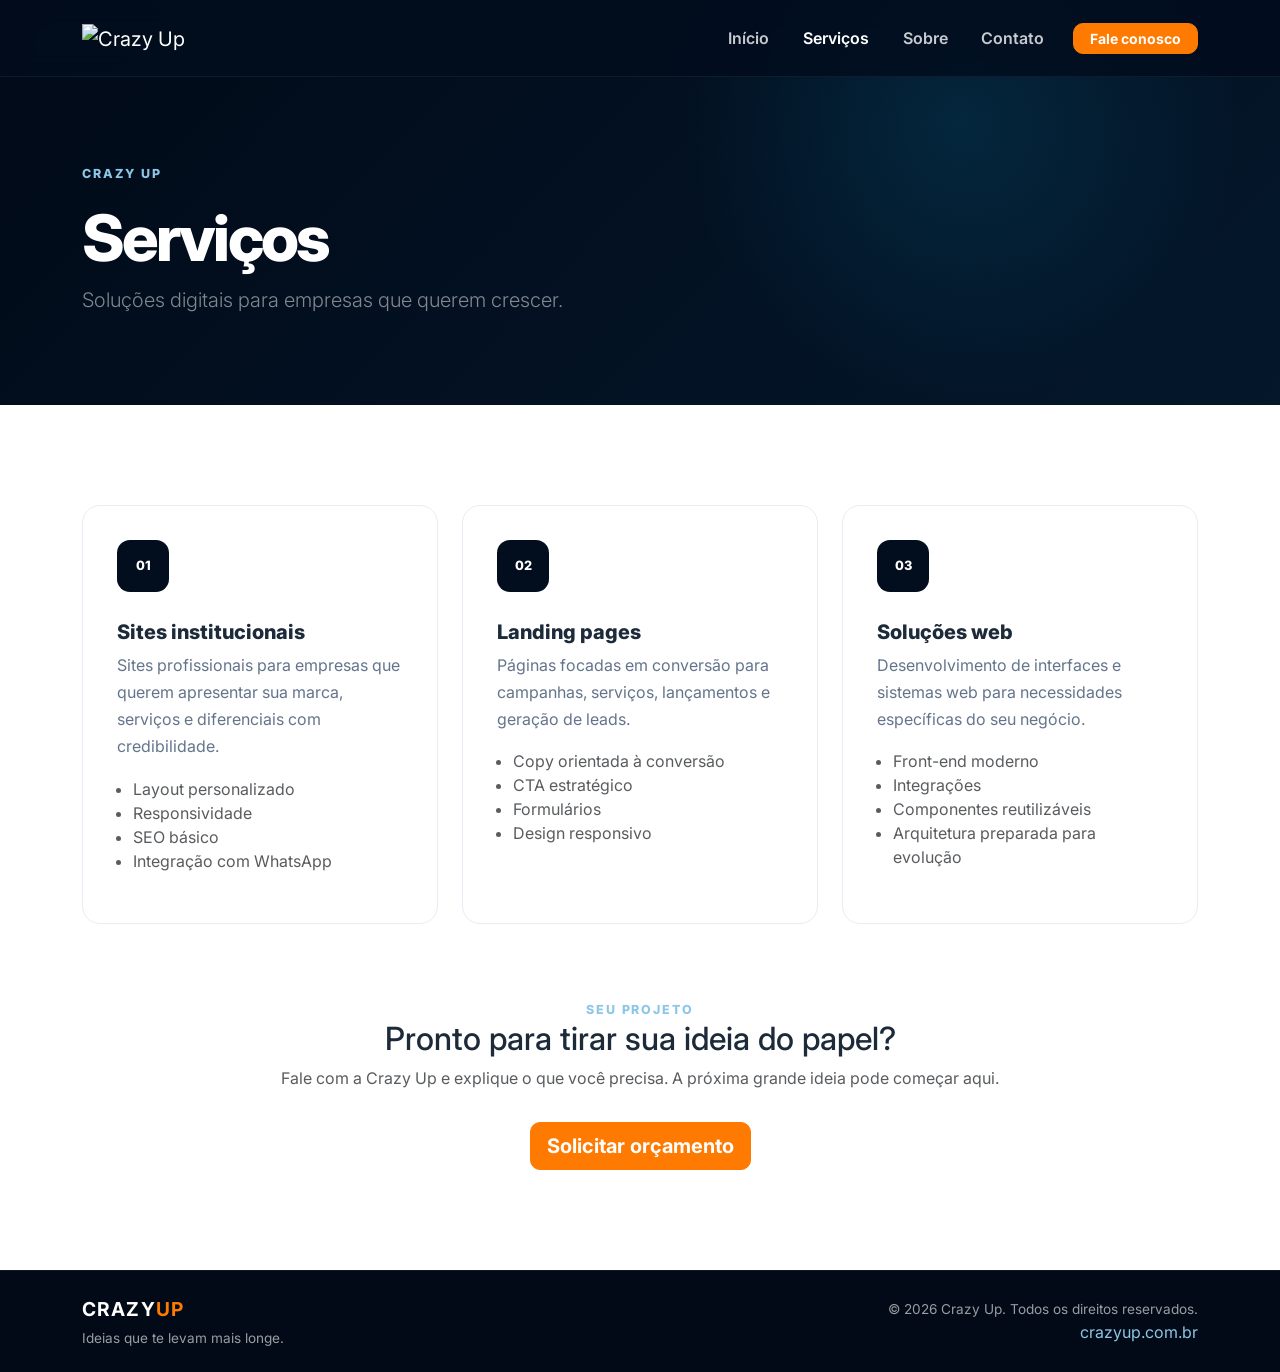
==== pages/servicos.html @ 2e534372 "site v1" ====
<!DOCTYPE html>
<html lang="pt-BR">
<head>
    <meta charset="UTF-8">
    <meta name="viewport" content="width=device-width, initial-scale=1.0">
    <meta name="description" content="Soluções digitais para empresas que querem crescer.">
    <title>Serviços | Crazy Up</title>
    <link href="https://cdn.jsdelivr.net/npm/bootstrap@5.3.3/dist/css/bootstrap.min.css" rel="stylesheet">
    <link rel="preconnect" href="https://fonts.googleapis.com">
    <link rel="preconnect" href="https://fonts.gstatic.com" crossorigin>
    <link href="https://fonts.googleapis.com/css2?family=Inter:wght@400;500;600;700;800&display=swap" rel="stylesheet">
    <link rel="stylesheet" href="../assets/css/style.css">
</head>
<body>
<header class="site-header fixed-top">
    <nav class="navbar navbar-expand-lg navbar-dark">
        <div class="container">
            <a class="navbar-brand" href="../index.html">
                <img src="../assets/img/crazyup-logo.png" class="brand-logo" alt="Crazy Up">
            </a>
            <button class="navbar-toggler" type="button" data-bs-toggle="collapse" data-bs-target="#mainNav"
                    aria-controls="mainNav" aria-expanded="false" aria-label="Abrir menu">
                <span class="navbar-toggler-icon"></span>
            </button>
            <div class="collapse navbar-collapse" id="mainNav">
                <ul class="navbar-nav ms-auto align-items-lg-center gap-lg-2">
                    <li class="nav-item"><a class="nav-link" href="../index.html">Início</a></li>
                    <li class="nav-item"><a class="nav-link" href="servicos.html">Serviços</a></li>
                    <li class="nav-item"><a class="nav-link" href="sobre.html">Sobre</a></li>
                    <li class="nav-item"><a class="nav-link" href="contato.html">Contato</a></li>
                    <li class="nav-item ms-lg-2"><a class="btn btn-orange btn-sm px-3" href="contato.html">Fale conosco</a></li>
                </ul>
            </div>
        </div>
    </nav>
</header>

<main>
    <section class="inner-hero">
        <div class="container">
            <span class="section-kicker">CRAZY UP</span>
            <h1 class="mt-3">Serviços</h1>
            <p class="lead text-white-50 mb-0">Soluções digitais para empresas que querem crescer.</p>
        </div>
    </section>
    <section class="section page-content">
        <div class="container">
            
<div class="row g-4">
    <div class="col-lg-4">
        <article class="service-card h-100">
            <div class="icon-box">01</div>
            <h3>Sites institucionais</h3>
            <p>Sites profissionais para empresas que querem apresentar sua marca, serviços e diferenciais com credibilidade.</p>
            <ul class="text-muted ps-3">
                <li>Layout personalizado</li>
                <li>Responsividade</li>
                <li>SEO básico</li>
                <li>Integração com WhatsApp</li>
            </ul>
        </article>
    </div>
    <div class="col-lg-4">
        <article class="service-card h-100">
            <div class="icon-box">02</div>
            <h3>Landing pages</h3>
            <p>Páginas focadas em conversão para campanhas, serviços, lançamentos e geração de leads.</p>
            <ul class="text-muted ps-3">
                <li>Copy orientada à conversão</li>
                <li>CTA estratégico</li>
                <li>Formulários</li>
                <li>Design responsivo</li>
            </ul>
        </article>
    </div>
    <div class="col-lg-4">
        <article class="service-card h-100">
            <div class="icon-box">03</div>
            <h3>Soluções web</h3>
            <p>Desenvolvimento de interfaces e sistemas web para necessidades específicas do seu negócio.</p>
            <ul class="text-muted ps-3">
                <li>Front-end moderno</li>
                <li>Integrações</li>
                <li>Componentes reutilizáveis</li>
                <li>Arquitetura preparada para evolução</li>
            </ul>
        </article>
    </div>
</div>

<div class="row mt-5 pt-4">
    <div class="col-lg-8 mx-auto text-center">
        <span class="section-kicker">SEU PROJETO</span>
        <h2>Pronto para tirar sua ideia do papel?</h2>
        <p class="text-muted">Fale com a Crazy Up e explique o que você precisa. A próxima grande ideia pode começar aqui.</p>
        <a class="btn btn-orange btn-lg mt-3" href="contato.html">Solicitar orçamento</a>
    </div>
</div>

        </div>
    </section>
</main>

<footer class="site-footer">
    <div class="container py-4">
        <div class="row align-items-center g-3">
            <div class="col-md-6">
                <strong>CRAZY<span>UP</span></strong>
                <p class="mb-0 mt-1">Ideias que te levam mais longe.</p>
            </div>
            <div class="col-md-6 text-md-end">
                <p class="mb-0">© <span id="year"></span> Crazy Up. Todos os direitos reservados.</p>
                <a href="https://crazyup.com.br" target="_blank" rel="noopener">crazyup.com.br</a>
            </div>
        </div>
    </div>
</footer>
<script src="https://cdn.jsdelivr.net/npm/bootstrap@5.3.3/dist/js/bootstrap.bundle.min.js"></script>
<script src="../assets/js/script.js"></script>
</body>
</html>
---- assets/css/style.css ----
/* =========================================================
   CRAZY UP - ESTILOS PRINCIPAIS
   Bootstrap 5 + CSS personalizado
   ========================================================= */

:root {
    --cu-navy: #020d1e;
    --cu-navy-2: #06152a;
    --cu-blue: #10b8ee;
    --cu-blue-light: #8dc7e8;
    --cu-orange: #ff7a00;
    --cu-white: #f5f8ff;
    --cu-text: #1c2a3a;
    --cu-muted: #64748b;
    --cu-border: #e7edf4;
    --cu-radius: 18px;
}

* {
    box-sizing: border-box;
}

html {
    scroll-behavior: smooth;
}

body {
    margin: 0;
    font-family: "Inter", Arial, sans-serif;
    color: var(--cu-text);
    background: var(--cu-navy);
    overflow-x: hidden;
}

a {
    text-decoration: none;
}

.site-header {
    background: rgba(2, 13, 30, .82);
    backdrop-filter: blur(14px);
    border-bottom: 1px solid rgba(255,255,255,.06);
    z-index: 1000;
}

.navbar {
    min-height: 76px;
}

.brand-logo {
    width: 128px;
    height: 62px;
    object-fit: contain;
    object-position: center;
    /* A imagem enviada possui fundo escuro; o recorte visual mantém a identidade. */
}

.nav-link {
    color: rgba(255,255,255,.78) !important;
    font-weight: 600;
    padding: .7rem .8rem !important;
    transition: .2s ease;
}

.nav-link:hover,
.nav-link.active {
    color: #fff !important;
}

.btn-orange {
    color: #fff;
    background: var(--cu-orange);
    border: 1px solid var(--cu-orange);
    font-weight: 700;
    border-radius: 10px;
    transition: transform .2s ease, box-shadow .2s ease, background .2s ease;
}

.btn-orange:hover {
    color: #fff;
    background: #e96d00;
    border-color: #e96d00;
    transform: translateY(-2px);
    box-shadow: 0 12px 28px rgba(255,122,0,.22);
}

.hero-section {
    position: relative;
    min-height: 100vh;
    color: #fff;
    background:
        radial-gradient(circle at 78% 40%, rgba(0,180,255,.12), transparent 28%),
        radial-gradient(circle at 15% 80%, rgba(255,122,0,.07), transparent 25%),
        linear-gradient(135deg, #010a18 0%, #031329 55%, #04172b 100%);
    overflow: hidden;
}

.hero-section::before {
    content: "";
    position: absolute;
    inset: 0;
    opacity: .22;
    background-image:
        linear-gradient(rgba(255,255,255,.025) 1px, transparent 1px),
        linear-gradient(90deg, rgba(255,255,255,.025) 1px, transparent 1px);
    background-size: 50px 50px;
    mask-image: linear-gradient(to bottom, black, transparent);
}

.hero-glow {
    position: absolute;
    border-radius: 50%;
    filter: blur(50px);
    pointer-events: none;
}

.glow-one {
    width: 250px;
    height: 250px;
    right: 8%;
    top: 22%;
    background: rgba(10,184,238,.14);
}

.glow-two {
    width: 220px;
    height: 220px;
    left: 4%;
    bottom: 10%;
    background: rgba(255,122,0,.08);
}

.eyebrow,
.section-kicker {
    display: inline-block;
    color: var(--cu-blue-light);
    font-size: .78rem;
    font-weight: 800;
    letter-spacing: .16em;
}

.display-title {
    max-width: 720px;
    margin: 18px 0;
    font-size: clamp(3rem, 6vw, 5.8rem);
    line-height: .98;
    font-weight: 800;
    letter-spacing: -.055em;
}

.display-title span {
    color: var(--cu-orange);
}

.hero-text {
    max-width: 600px;
    color: rgba(255,255,255,.72);
    font-size: 1.12rem;
    line-height: 1.75;
}

.hero-stats {
    max-width: 500px;
}

.hero-stats strong,
.hero-stats span {
    display: block;
}

.hero-stats strong {
    color: #fff;
    font-size: 1.25rem;
}

.hero-stats span {
    margin-top: 4px;
    color: rgba(255,255,255,.48);
    font-size: .75rem;
}

.hero-card {
    position: relative;
    width: min(520px, 100%);
    padding: 24px;
    border: 1px solid rgba(255,255,255,.11);
    border-radius: 30px;
    background: rgba(255,255,255,.035);
    box-shadow: 0 35px 90px rgba(0,0,0,.45);
    backdrop-filter: blur(12px);
}

.hero-card::before {
    content: "";
    position: absolute;
    inset: 12%;
    border-radius: 50%;
    background: rgba(0,175,255,.08);
    filter: blur(45px);
}

.hero-card img {
    position: relative;
    z-index: 1;
    width: 100%;
    display: block;
    border-radius: 20px;
}

.section {
    padding: 100px 0;
}

.section-light {
    background: #fff;
}

.section-dark {
    background: #041225;
}

.section-heading {
    max-width: 760px;
}

.section-heading h2,
.section-dark h2,
.cta-box h2 {
    margin-top: 14px;
    font-weight: 800;
    letter-spacing: -.035em;
}

.section-heading h2 {
    font-size: clamp(2rem, 4vw, 3.2rem);
}

.section-heading p,
.text-soft {
    color: var(--cu-muted);
    line-height: 1.75;
}

.service-card {
    padding: 34px;
    border: 1px solid var(--cu-border);
    border-radius: var(--cu-radius);
    background: #fff;
    transition: .25s ease;
}

.service-card:hover {
    transform: translateY(-7px);
    border-color: rgba(16,184,238,.35);
    box-shadow: 0 20px 45px rgba(3,18,40,.09);
}

.icon-box {
    width: 52px;
    height: 52px;
    display: grid;
    place-items: center;
    margin-bottom: 28px;
    border-radius: 13px;
    color: #fff;
    background: var(--cu-navy);
    font-weight: 800;
    font-size: .8rem;
}

.service-card h3 {
    font-size: 1.25rem;
    font-weight: 800;
}

.service-card p {
    color: var(--cu-muted);
    line-height: 1.7;
}

.service-card a {
    color: var(--cu-orange);
    font-weight: 800;
}

.section-dark h2 {
    font-size: clamp(2rem, 4vw, 3.2rem);
}

.check-list {
    display: grid;
    gap: 15px;
    color: rgba(255,255,255,.82);
}

.check-list span {
    display: inline-grid;
    place-items: center;
    width: 24px;
    height: 24px;
    margin-right: 9px;
    border-radius: 50%;
    color: var(--cu-orange);
    background: rgba(255,122,0,.1);
    font-weight: 800;
}

.quote-card {
    position: relative;
    padding: 48px;
    border: 1px solid rgba(255,255,255,.1);
    border-radius: 24px;
    background: linear-gradient(145deg, rgba(255,255,255,.06), rgba(255,255,255,.025));
}

.quote-mark {
    position: absolute;
    top: 18px;
    right: 32px;
    color: var(--cu-orange);
    font-size: 5rem;
    line-height: 1;
}

.quote-card h3 {
    max-width: 450px;
    font-size: 1.7rem;
    line-height: 1.35;
}

.quote-card p {
    color: rgba(255,255,255,.6);
    line-height: 1.75;
}

.quote-line {
    width: 55px;
    height: 3px;
    margin: 30px 0 15px;
    background: var(--cu-orange);
}

.quote-card strong,
.quote-card small {
    display: block;
}

.quote-card strong {
    letter-spacing: .08em;
}

.quote-card small {
    margin-top: 4px;
    color: var(--cu-blue-light);
}

.cta-section {
    padding: 80px 0;
    background: #fff;
}

.cta-box {
    display: flex;
    align-items: center;
    justify-content: space-between;
    gap: 30px;
    padding: 50px;
    border-radius: 26px;
    background: linear-gradient(135deg, #06162b, #09213c);
    color: #fff;
    overflow: hidden;
}

.cta-box h2 {
    font-size: clamp(2rem, 4vw, 3rem);
}

.cta-box p {
    margin-bottom: 0;
    color: rgba(255,255,255,.62);
}

.site-footer {
    color: rgba(255,255,255,.6);
    background: #010a16;
    border-top: 1px solid rgba(255,255,255,.06);
}

.site-footer strong {
    color: #fff;
    font-size: 1.2rem;
    letter-spacing: .06em;
}

.site-footer strong span {
    color: var(--cu-orange);
}

.site-footer a {
    color: var(--cu-blue-light);
}

.site-footer p {
    font-size: .85rem;
}

/* Páginas internas */
.inner-hero {
    padding: 160px 0 90px;
    color: #fff;
    background:
        radial-gradient(circle at 75% 30%, rgba(10,184,238,.12), transparent 28%),
        linear-gradient(135deg, #010a18, #04172b);
}

.inner-hero h1 {
    font-size: clamp(2.5rem, 5vw, 4.5rem);
    font-weight: 800;
    letter-spacing: -.045em;
}

.page-content {
    background: #fff;
}

.contact-card {
    padding: 32px;
    border: 1px solid var(--cu-border);
    border-radius: var(--cu-radius);
    background: #fff;
    box-shadow: 0 18px 45px rgba(3,18,40,.06);
}

.form-control,
.form-select {
    min-height: 52px;
    border-radius: 10px;
    border-color: #dce5ee;
}

.form-control:focus,
.form-select:focus {
    border-color: var(--cu-blue);
    box-shadow: 0 0 0 .2rem rgba(16,184,238,.12);
}

textarea.form-control {
    min-height: 150px;
}

@media (max-width: 991.98px) {
    .navbar-collapse {
        margin-top: 10px;
        padding: 12px;
        border: 1px solid rgba(255,255,255,.08);
        border-radius: 14px;
        background: rgba(2,13,30,.96);
    }

    .hero-section .min-vh-100 {
        min-height: auto !important;
    }

    .hero-section {
        padding-top: 100px;
    }

    .hero-card {
        max-width: 460px;
    }

    .cta-box {
        align-items: flex-start;
        flex-direction: column;
    }
}

@media (max-width: 575.98px) {
    .section {
        padding: 72px 0;
    }

    .display-title {
        font-size: 3rem;
    }

    .hero-text {
        font-size: 1rem;
    }

    .hero-card {
        padding: 12px;
        border-radius: 20px;
    }

    .service-card {
        padding: 28px;
    }

    .quote-card,
    .cta-box {
        padding: 30px;
    }

    .brand-logo {
        width: 112px;
    }
}
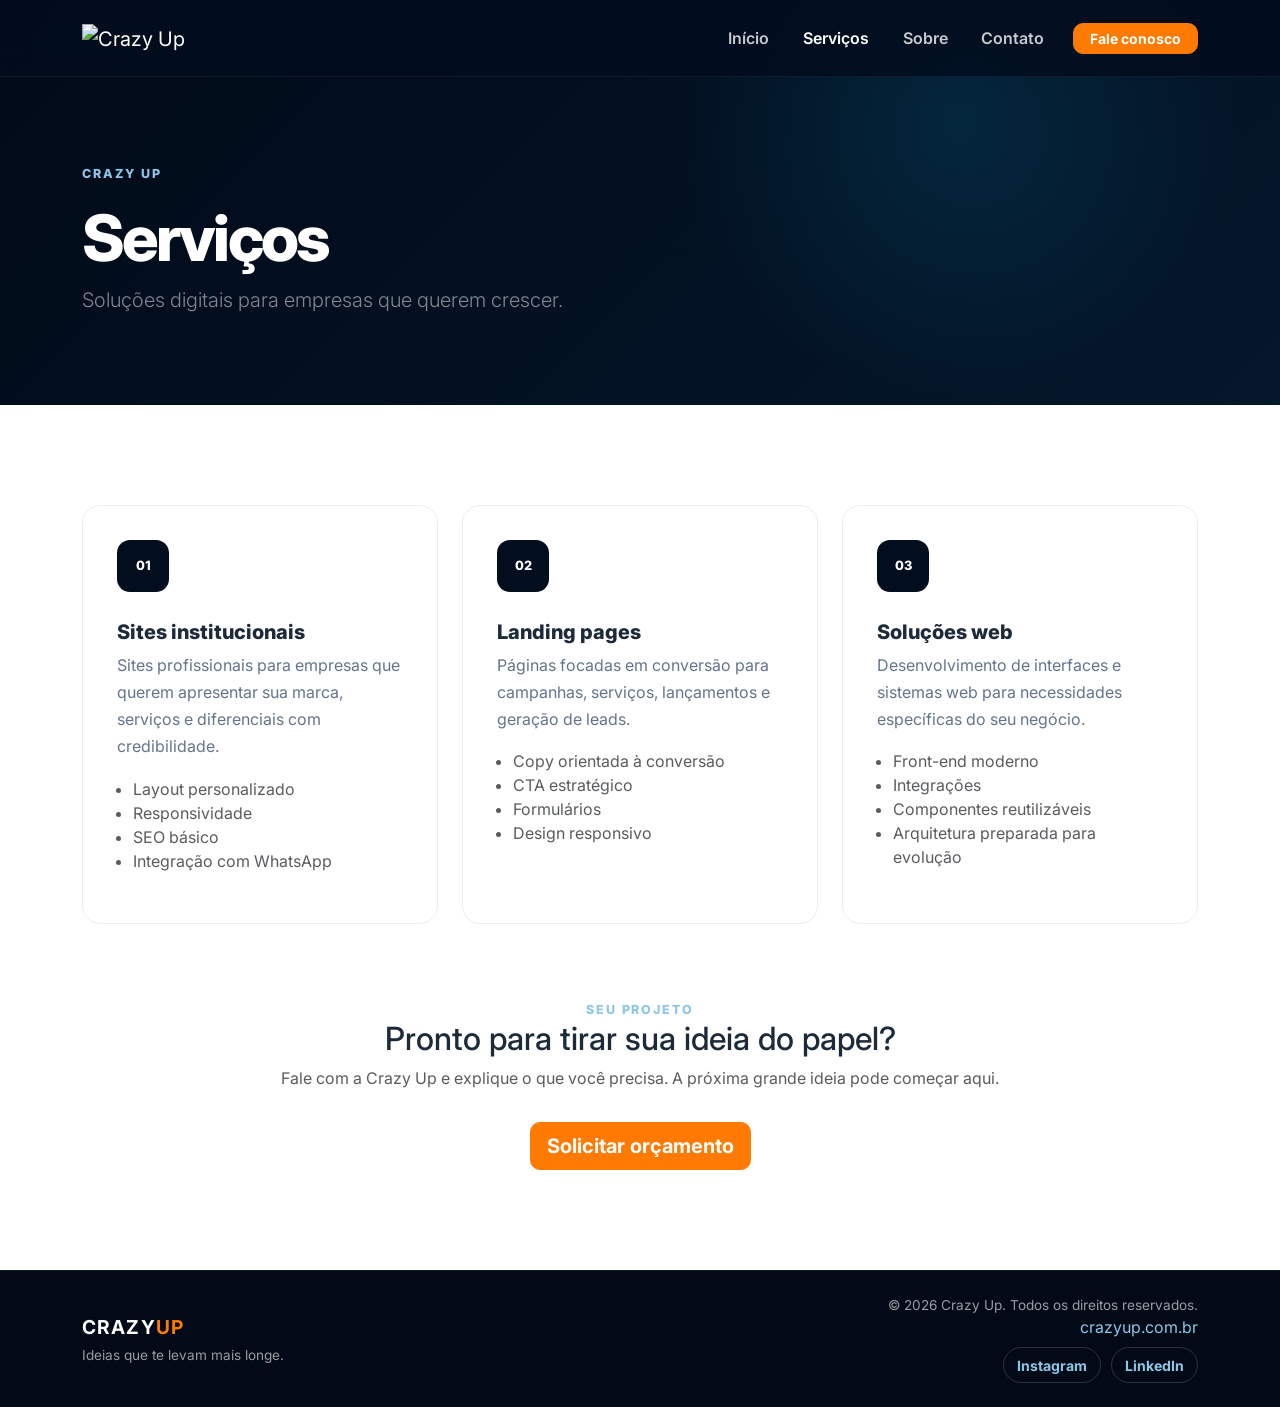
==== commit e4e84ab8: "funcionalidade_contato" ====
--- a/pages/servicos.html
+++ b/pages/servicos.html
@@ -111,6 +111,10 @@
             <div class="col-md-6 text-md-end">
                 <p class="mb-0">© <span id="year"></span> Crazy Up. Todos os direitos reservados.</p>
                 <a href="https://crazyup.com.br" target="_blank" rel="noopener">crazyup.com.br</a>
+                <div class="social-links social-links--footer mt-2">
+                    <a href="https://www.instagram.com/crazyup.com.br/" target="_blank" rel="noopener">Instagram</a>
+                    <a href="https://www.linkedin.com/in/carloseust/" target="_blank" rel="noopener">LinkedIn</a>
+                </div>
             </div>
         </div>
     </div>
--- a/assets/css/style.css
+++ b/assets/css/style.css
@@ -3,6 +3,7 @@
    Bootstrap 5 + CSS personalizado
    ========================================================= */
 
+/* Paleta, cores de texto, bordas e raio padrão reutilizados no site. */
 :root {
     --cu-navy: #020d1e;
     --cu-navy-2: #06152a;
@@ -36,6 +37,7 @@
     text-decoration: none;
 }
 
+/* Cabeçalho fixo semitransparente, com desfoque do conteúdo atrás dele. */
 .site-header {
     background: rgba(2, 13, 30, .82);
     backdrop-filter: blur(14px);
@@ -67,6 +69,7 @@
     color: #fff !important;
 }
 
+/* Botão de ação principal e seu feedback visual ao passar o mouse. */
 .btn-orange {
     color: #fff;
     background: var(--cu-orange);
@@ -84,6 +87,7 @@
     box-shadow: 0 12px 28px rgba(255,122,0,.22);
 }
 
+/* Área de abertura: ocupa toda a tela e cria o fundo escuro com luzes da marca. */
 .hero-section {
     position: relative;
     min-height: 100vh;
@@ -107,6 +111,7 @@
     mask-image: linear-gradient(to bottom, black, transparent);
 }
 
+/* Círculos desfocados que dão profundidade ao fundo da área de abertura. */
 .hero-glow {
     position: absolute;
     border-radius: 50%;
@@ -139,6 +144,7 @@
     letter-spacing: .16em;
 }
 
+/* Título principal fluido: aumenta ou diminui conforme a largura da tela. */
 .display-title {
     max-width: 720px;
     margin: 18px 0;
@@ -179,6 +185,7 @@
     font-size: .75rem;
 }
 
+/* Cartão da imagem principal com efeito de vidro e sombra. */
 .hero-card {
     position: relative;
     width: min(520px, 100%);
@@ -207,6 +214,7 @@
     border-radius: 20px;
 }
 
+/* Espaçamento vertical comum e variações de fundo das seções. */
 .section {
     padding: 100px 0;
 }
@@ -241,6 +249,7 @@
     line-height: 1.75;
 }
 
+/* Cartões de serviços: ganham elevação e borda azul no hover. */
 .service-card {
     padding: 34px;
     border: 1px solid var(--cu-border);
@@ -287,6 +296,7 @@
     font-size: clamp(2rem, 4vw, 3.2rem);
 }
 
+/* Lista de benefícios com marcadores circulares. */
 .check-list {
     display: grid;
     gap: 15px;
@@ -305,6 +315,7 @@
     font-weight: 800;
 }
 
+/* Estilo base dos cartões de citação usados no site. */
 .quote-card {
     position: relative;
     padding: 48px;
@@ -354,6 +365,81 @@
     color: var(--cu-blue-light);
 }
 
+/* Destaque especial para a mensagem de propósito da página inicial */
+.quote-card--highlight {
+    isolation: isolate;
+    overflow: hidden;
+    padding: clamp(2rem, 5vw, 3.5rem);
+    border-color: rgba(16,184,238,.38);
+    background:
+        radial-gradient(circle at 88% 12%, rgba(255,122,0,.24), transparent 29%),
+        linear-gradient(135deg, rgba(16,184,238,.16), rgba(4,18,37,.94) 57%);
+    box-shadow: 0 24px 60px rgba(0,0,0,.28), inset 0 1px 0 rgba(255,255,255,.12);
+}
+
+.quote-card--highlight::after {
+    content: "";
+    position: absolute;
+    z-index: -1;
+    width: 190px;
+    height: 190px;
+    right: -80px;
+    bottom: -110px;
+    border: 1px solid rgba(16,184,238,.35);
+    border-radius: 50%;
+}
+
+.quote-card--highlight .quote-label {
+    display: block;
+    margin-bottom: 18px;
+    color: var(--cu-blue-light);
+    font-size: .72rem;
+    font-weight: 800;
+    letter-spacing: .16em;
+}
+
+.quote-card--highlight h3 {
+    max-width: 500px;
+    margin-bottom: 20px;
+    color: #fff;
+    font-size: clamp(2rem, 3.4vw, 3rem);
+    font-weight: 800;
+    line-height: 1.13;
+    letter-spacing: -.04em;
+}
+
+.quote-card--highlight h3 em {
+    color: var(--cu-orange);
+    font-style: normal;
+}
+
+.quote-card--highlight p {
+    max-width: 470px;
+    color: rgba(255,255,255,.78);
+    font-size: 1.05rem;
+}
+
+.quote-card--highlight .quote-line {
+    width: 76px;
+    height: 4px;
+    margin-top: 34px;
+    box-shadow: 0 0 18px rgba(255,122,0,.65);
+}
+
+.quote-card--highlight strong {
+    color: #fff;
+    font-size: .92rem;
+}
+
+@media (max-width: 575.98px) {
+    .quote-card--highlight .quote-mark {
+        top: 12px;
+        right: 20px;
+        font-size: 4rem;
+    }
+}
+
+/* Chamada para ação antes do rodapé. */
 .cta-section {
     padding: 80px 0;
     background: #fff;
@@ -380,6 +466,7 @@
     color: rgba(255,255,255,.62);
 }
 
+/* Rodapé escuro com contraste para links e marca. */
 .site-footer {
     color: rgba(255,255,255,.6);
     background: #010a16;
@@ -400,11 +487,51 @@
     color: var(--cu-blue-light);
 }
 
+/* Links de redes sociais usados na página de contato e no rodapé. */
+.social-links {
+    display: flex;
+    flex-wrap: wrap;
+    gap: 10px;
+}
+
+.social-links a {
+    display: inline-flex;
+    align-items: center;
+    min-height: 36px;
+    padding: 6px 13px;
+    border: 1px solid var(--cu-border);
+    border-radius: 999px;
+    color: var(--cu-navy);
+    font-size: .88rem;
+    font-weight: 700;
+    transition: .2s ease;
+}
+
+.social-links a:hover {
+    border-color: var(--cu-blue);
+    color: var(--cu-blue);
+    transform: translateY(-2px);
+}
+
+.social-links--footer {
+    justify-content: flex-end;
+}
+
+.site-footer .social-links a {
+    border-color: rgba(255,255,255,.16);
+    color: var(--cu-blue-light);
+}
+
+.site-footer .social-links a:hover {
+    border-color: var(--cu-orange);
+    color: #fff;
+}
+
 .site-footer p {
     font-size: .85rem;
 }
 
-/* Páginas internas */
+/* Páginas internas: banner superior, conteúdo claro e cartões de contato. */
 .inner-hero {
     padding: 160px 0 90px;
     color: #fff;
@@ -448,6 +575,7 @@
     min-height: 150px;
 }
 
+/* Ajustes para tablet e telas menores: navegação e CTA passam a ocupar mais espaço. */
 @media (max-width: 991.98px) {
     .navbar-collapse {
         margin-top: 10px;
@@ -475,6 +603,7 @@
     }
 }
 
+/* Ajustes específicos para celulares: reduz tamanhos, espaçamentos e logo. */
 @media (max-width: 575.98px) {
     .section {
         padding: 72px 0;
@@ -505,4 +634,8 @@
     .brand-logo {
         width: 112px;
     }
-}
+
+    .social-links--footer {
+        justify-content: flex-start;
+    }
+}
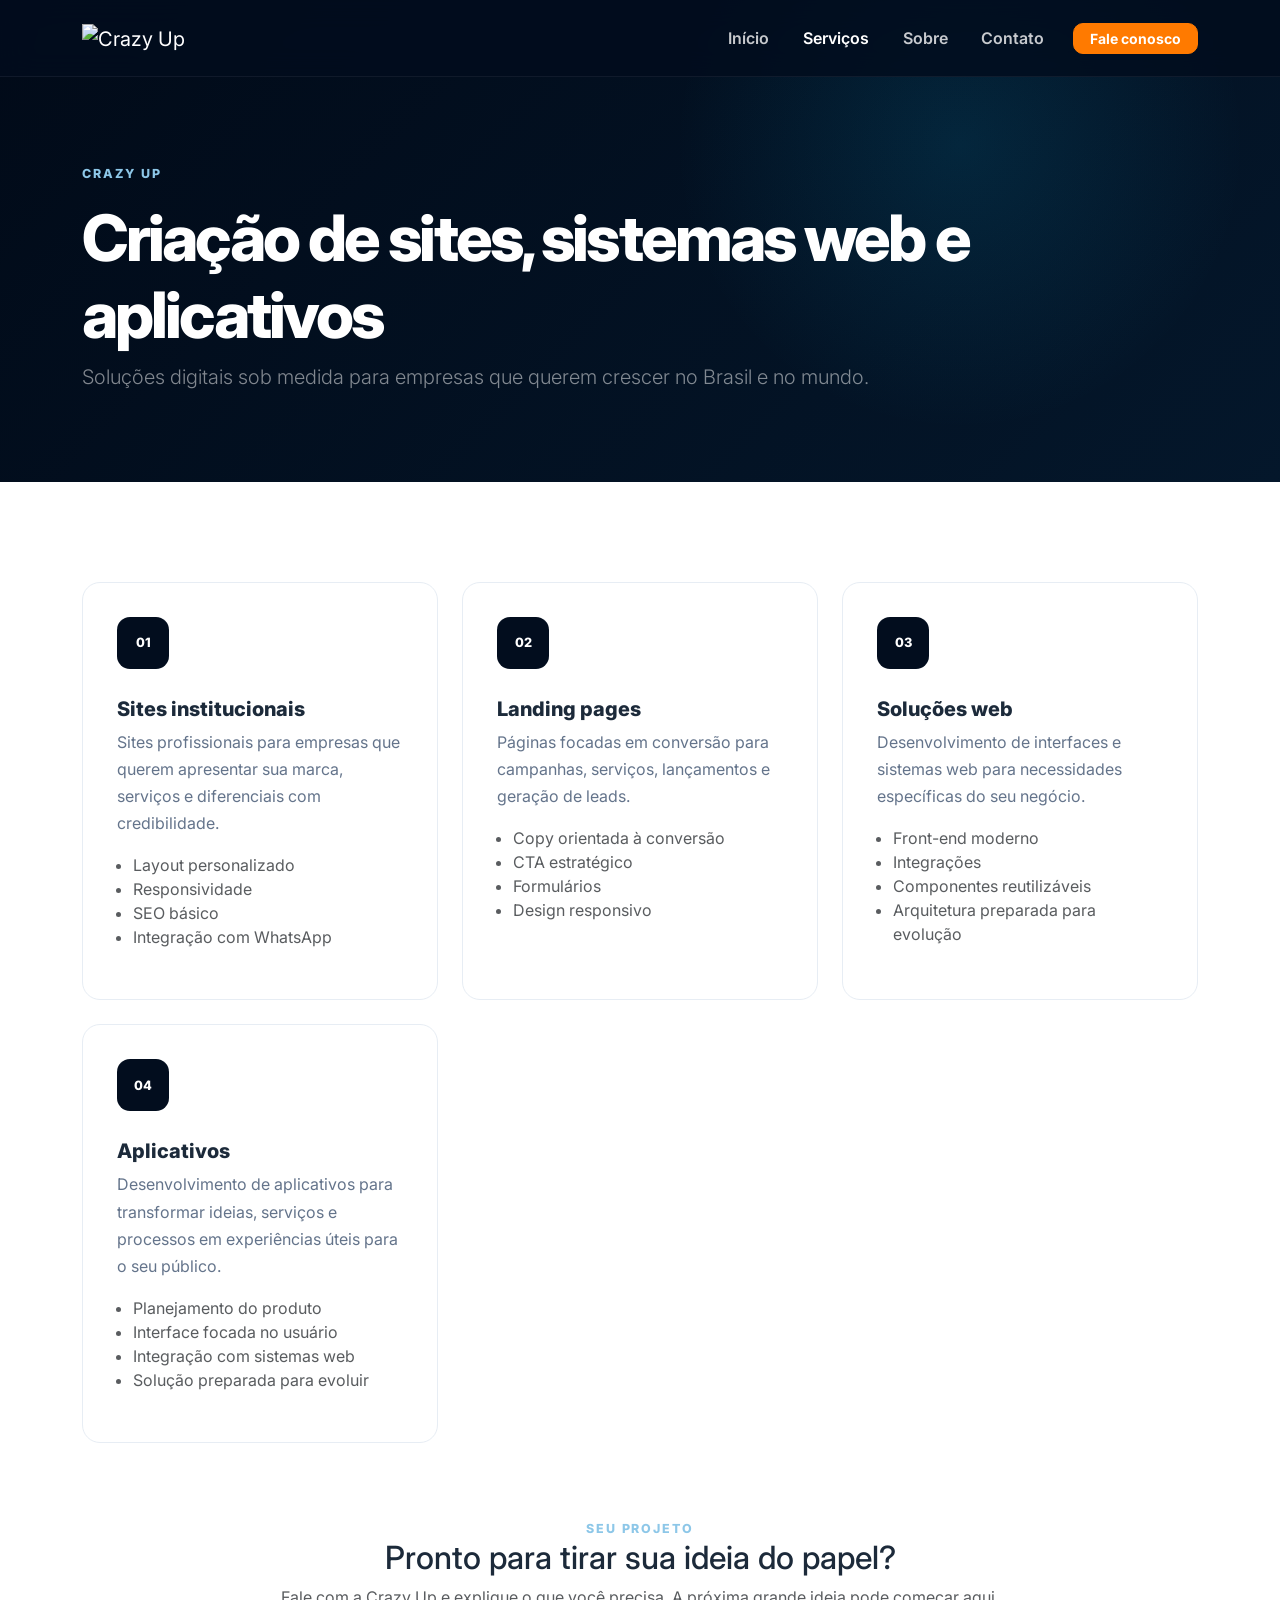
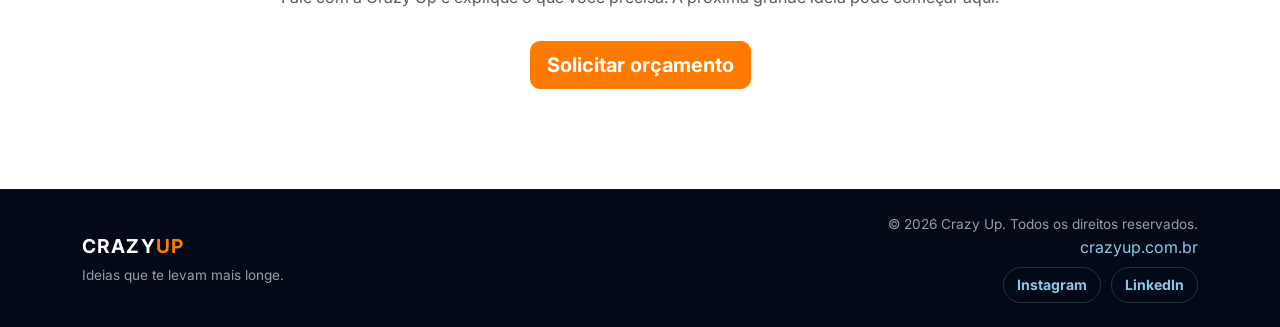
==== commit 0057c69c: "seo" ====
--- a/pages/servicos.html
+++ b/pages/servicos.html
@@ -3,8 +3,21 @@
 <head>
     <meta charset="UTF-8">
     <meta name="viewport" content="width=device-width, initial-scale=1.0">
-    <meta name="description" content="Soluções digitais para empresas que querem crescer.">
-    <title>Serviços | Crazy Up</title>
+    <!-- Resumo desta página para os resultados de busca. -->
+    <meta name="description" content="Conheça os serviços da CrazyUp: criação de sites, landing pages, sistemas web e aplicativos sob medida para empresas.">
+    <!-- Permite indexação desta página de serviços. -->
+    <meta name="robots" content="index, follow">
+    <!-- URL oficial desta página para evitar versões duplicadas. -->
+    <link rel="canonical" href="https://crazyup.com.br/pages/servicos.html">
+    <!-- Título da prévia ao compartilhar esta página. -->
+    <meta property="og:title" content="Criação de Sites, Sistemas Web e Aplicativos | CrazyUp">
+    <!-- Descrição da prévia ao compartilhar esta página. -->
+    <meta property="og:description" content="Sites, landing pages, sistemas web e aplicativos sob medida para a sua empresa crescer.">
+    <!-- URL da prévia ao compartilhar esta página. -->
+    <meta property="og:url" content="https://crazyup.com.br/pages/servicos.html">
+    <!-- Título da aba e sinal de assunto para os buscadores. -->
+    <title>Criação de Sites, Sistemas Web e Aplicativos | CrazyUp</title>
+    <link rel="icon" type="image/png" href="../assets/img/crazyup-logo.png">
     <link href="https://cdn.jsdelivr.net/npm/bootstrap@5.3.3/dist/css/bootstrap.min.css" rel="stylesheet">
     <link rel="preconnect" href="https://fonts.googleapis.com">
     <link rel="preconnect" href="https://fonts.gstatic.com" crossorigin>
@@ -39,8 +52,8 @@
     <section class="inner-hero">
         <div class="container">
             <span class="section-kicker">CRAZY UP</span>
-            <h1 class="mt-3">Serviços</h1>
-            <p class="lead text-white-50 mb-0">Soluções digitais para empresas que querem crescer.</p>
+            <h1 class="mt-3">Criação de sites, sistemas web e aplicativos</h1>
+            <p class="lead text-white-50 mb-0">Soluções digitais sob medida para empresas que querem crescer no Brasil e no mundo.</p>
         </div>
     </section>
     <section class="section page-content">
@@ -86,6 +99,19 @@
             </ul>
         </article>
     </div>
+    <div class="col-lg-4">
+        <article class="service-card h-100">
+            <div class="icon-box">04</div>
+            <h3>Aplicativos</h3>
+            <p>Desenvolvimento de aplicativos para transformar ideias, serviços e processos em experiências úteis para o seu público.</p>
+            <ul class="text-muted ps-3">
+                <li>Planejamento do produto</li>
+                <li>Interface focada no usuário</li>
+                <li>Integração com sistemas web</li>
+                <li>Solução preparada para evoluir</li>
+            </ul>
+        </article>
+    </div>
 </div>
 
 <div class="row mt-5 pt-4">
--- a/assets/css/style.css
+++ b/assets/css/style.css
@@ -23,6 +23,8 @@
 
 html {
     scroll-behavior: smooth;
+    /* Em alguns navegadores móveis o elemento que rola é o html, não o body. */
+    overflow-x: hidden;
 }
 
 body {
@@ -31,6 +33,14 @@
     color: var(--cu-text);
     background: var(--cu-navy);
     overflow-x: hidden;
+}
+
+/* Impede que sombras, animações ou elementos decorativos criem largura extra no celular. */
+main,
+.site-header,
+.site-footer {
+    max-width: 100%;
+    overflow-x: clip;
 }
 
 a {
@@ -222,6 +232,58 @@
 .section-light {
     background: #fff;
 }
+
+/* Perfis de clientes: torna visíveis os cenários atendidos e conduz cada um ao contato. */
+.audience-section {
+    background: #f5f9fd;
+}
+
+.audience-card {
+    padding: 32px;
+    border: 1px solid #dfeaf3;
+    border-radius: var(--cu-radius);
+    background: #fff;
+    box-shadow: 0 14px 35px rgba(3,18,40,.05);
+    transition: transform .25s ease, box-shadow .25s ease;
+}
+
+.audience-card:hover {
+    transform: translateY(-6px);
+    box-shadow: 0 22px 45px rgba(3,18,40,.1);
+}
+
+.audience-avatar {
+    display: grid;
+    width: 56px;
+    height: 56px;
+    place-items: center;
+    margin-bottom: 24px;
+    border-radius: 50%;
+    color: var(--cu-navy);
+    background: rgba(141,199,232,.35);
+    font-size: .78rem;
+    font-weight: 800;
+}
+
+.audience-avatar--orange { color: #a74900; background: rgba(255,122,0,.16); }
+.audience-avatar--blue { color: #006c97; background: rgba(16,184,238,.16); }
+
+.audience-label {
+    color: var(--cu-blue);
+    font-size: .7rem;
+    font-weight: 800;
+    letter-spacing: .13em;
+}
+
+.audience-card h3 {
+    margin: 11px 0;
+    font-size: 1.25rem;
+    font-weight: 800;
+    line-height: 1.35;
+}
+
+.audience-card p { color: var(--cu-muted); line-height: 1.7; }
+.audience-card a { color: var(--cu-orange); font-weight: 800; }
 
 .section-dark {
     background: #041225;
@@ -558,6 +620,224 @@
     box-shadow: 0 18px 45px rgba(3,18,40,.06);
 }
 
+/* Página de contato com fundo de grade e luzes sutis, inspirados em interfaces digitais. */
+.contact-section {
+    position: relative;
+    overflow: hidden;
+    background:
+        radial-gradient(circle at 8% 15%, rgba(16,184,238,.12), transparent 22%),
+        radial-gradient(circle at 92% 85%, rgba(255,122,0,.1), transparent 23%),
+        #f8fbff;
+}
+
+.contact-section::before {
+    content: "";
+    position: absolute;
+    inset: 0;
+    pointer-events: none;
+    opacity: .7;
+    background-image:
+        linear-gradient(rgba(16,184,238,.055) 1px, transparent 1px),
+        linear-gradient(90deg, rgba(16,184,238,.055) 1px, transparent 1px);
+    background-size: 42px 42px;
+    mask-image: linear-gradient(90deg, black, transparent 85%);
+}
+
+.contact-section .container {
+    position: relative;
+    z-index: 1;
+}
+
+/* Canais de contato organizados como pequenos painéis de acesso rápido. */
+.contact-intro h2 {
+    max-width: 480px;
+    color: var(--cu-navy);
+    letter-spacing: -.04em;
+}
+
+.contact-channels {
+    display: grid;
+    gap: 10px;
+    max-width: 470px;
+}
+
+.contact-channel {
+    display: flex;
+    align-items: center;
+    gap: 14px;
+    min-height: 76px;
+    padding: 13px 16px;
+    border: 1px solid rgba(16,184,238,.14);
+    border-radius: 14px;
+    background: rgba(255,255,255,.72);
+    box-shadow: 0 10px 25px rgba(3,18,40,.035);
+    transition: transform .2s ease, border-color .2s ease, box-shadow .2s ease;
+}
+
+.contact-channel:hover {
+    border-color: rgba(16,184,238,.42);
+    box-shadow: 0 14px 30px rgba(3,18,40,.08);
+    transform: translateX(5px);
+}
+
+.contact-channel__tag {
+    display: grid;
+    flex: 0 0 46px;
+    width: 46px;
+    height: 46px;
+    place-items: center;
+    border: 1px solid rgba(16,184,238,.3);
+    border-radius: 10px;
+    color: var(--cu-blue);
+    background: rgba(16,184,238,.06);
+    font-size: .62rem;
+    font-weight: 800;
+    letter-spacing: .06em;
+}
+
+.contact-channel strong,
+.contact-channel a {
+    display: block;
+}
+
+.contact-channel strong {
+    color: var(--cu-navy);
+    font-size: .88rem;
+}
+
+.contact-channel a {
+    margin-top: 2px;
+    color: #3d607d;
+    font-size: .88rem;
+    font-weight: 600;
+}
+
+.contact-channel a span {
+    color: var(--cu-orange);
+}
+
+.contact-channel--social {
+    align-items: flex-start;
+}
+
+.contact-channel--social .social-links a {
+    display: inline-flex;
+    margin-top: 0;
+}
+
+/* Painel do formulário: contraste escuro, transparência e profundidade. */
+.contact-card--future {
+    position: relative;
+    overflow: hidden;
+    padding: clamp(2rem, 4vw, 3rem);
+    border-color: rgba(16,184,238,.32);
+    background:
+        radial-gradient(circle at 100% 0, rgba(255,122,0,.19), transparent 28%),
+        linear-gradient(145deg, #071b33, #041225 70%);
+    box-shadow: 0 28px 70px rgba(2,13,30,.25), inset 0 1px 0 rgba(255,255,255,.12);
+}
+
+.contact-card--future::before {
+    content: "";
+    position: absolute;
+    top: 0;
+    left: 0;
+    width: 115px;
+    height: 3px;
+    background: linear-gradient(90deg, var(--cu-blue), var(--cu-orange));
+    box-shadow: 0 0 18px rgba(16,184,238,.72);
+}
+
+.contact-card__heading {
+    margin-bottom: 28px;
+}
+
+.contact-card__heading span {
+    color: var(--cu-blue-light);
+    font-size: .72rem;
+    font-weight: 800;
+    letter-spacing: .16em;
+}
+
+.contact-card__heading p {
+    margin: 9px 0 0;
+    color: rgba(255,255,255,.74);
+}
+
+.contact-card--future .form-label {
+    color: rgba(255,255,255,.88);
+}
+
+.contact-card--future .form-control,
+.contact-card--future .form-select {
+    border-color: rgba(141,199,232,.2);
+    color: #fff;
+    background-color: rgba(255,255,255,.055);
+}
+
+.contact-card--future .form-control::placeholder {
+    color: rgba(255,255,255,.4);
+}
+
+.contact-card--future .form-select {
+    color-scheme: dark;
+}
+
+.contact-card--future .form-select option {
+    color: #fff;
+    background: var(--cu-navy);
+}
+
+.contact-card--future .form-control:focus,
+.contact-card--future .form-select:focus {
+    border-color: var(--cu-blue);
+    background-color: rgba(16,184,238,.08);
+    box-shadow: 0 0 0 .22rem rgba(16,184,238,.16), 0 0 24px rgba(16,184,238,.12);
+}
+
+.contact-card--future .btn-orange {
+    position: relative;
+    overflow: hidden;
+    box-shadow: 0 10px 25px rgba(255,122,0,.22);
+}
+
+/* Ações de envio: o visitante escolhe WhatsApp ou aplicativo de e-mail. */
+.form-actions {
+    display: grid;
+    grid-template-columns: repeat(2, minmax(0, 1fr));
+    gap: 12px;
+}
+
+.form-actions .btn {
+    min-height: 55px;
+    font-size: .95rem;
+}
+
+.btn-email {
+    border: 1px solid rgba(141,199,232,.36);
+    color: #fff;
+    background: rgba(255,255,255,.07);
+    font-weight: 700;
+    box-shadow: inset 0 1px 0 rgba(255,255,255,.08);
+    transition: transform .2s ease, border-color .2s ease, background .2s ease, box-shadow .2s ease;
+}
+
+.btn-email:hover {
+    border-color: var(--cu-blue);
+    color: #fff;
+    background: rgba(16,184,238,.16);
+    box-shadow: 0 10px 25px rgba(16,184,238,.14);
+    transform: translateY(-2px);
+}
+
+.contact-card--future #formMessage {
+    color: rgba(255,255,255,.62) !important;
+}
+
+.contact-card--future #formMessage.text-success {
+    color: #8ff0bc !important;
+}
+
 .form-control,
 .form-select {
     min-height: 52px;
@@ -638,4 +918,8 @@
     .social-links--footer {
         justify-content: flex-start;
     }
-}
+
+    .form-actions {
+        grid-template-columns: 1fr;
+    }
+}
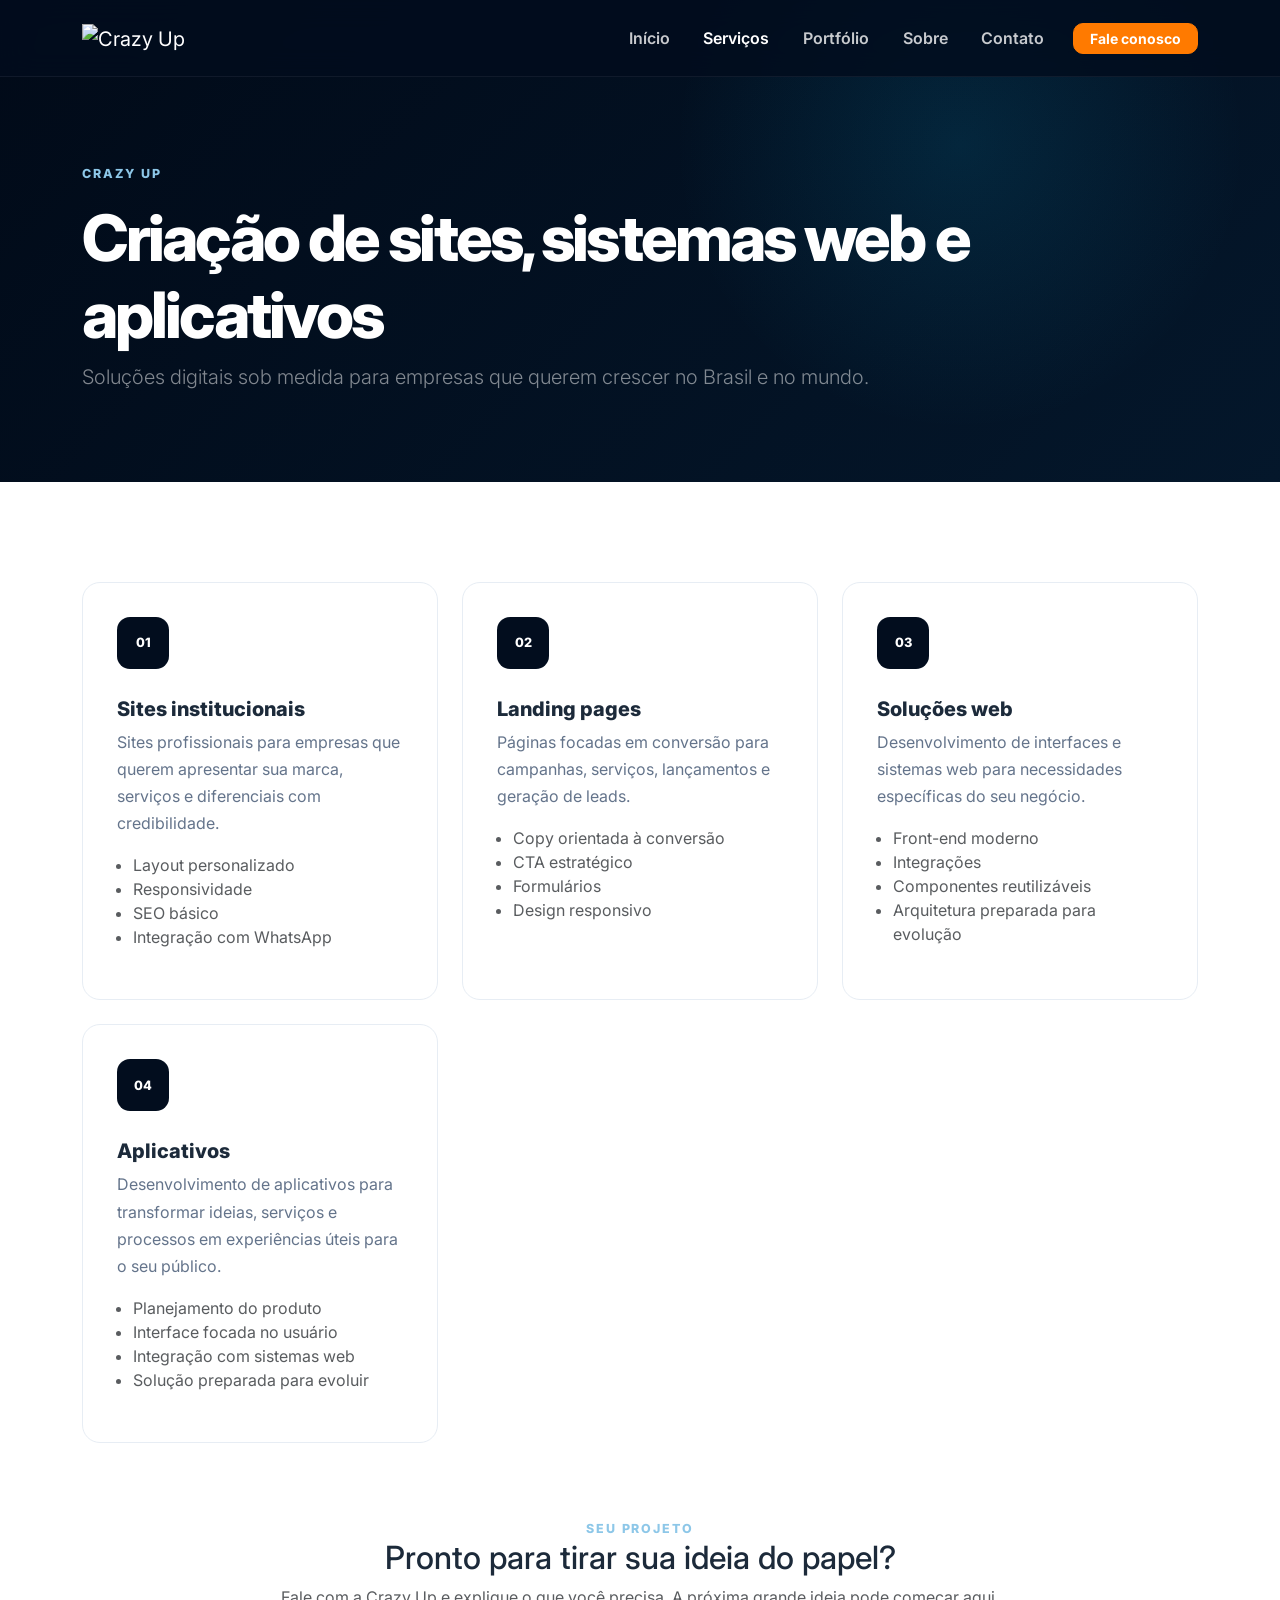
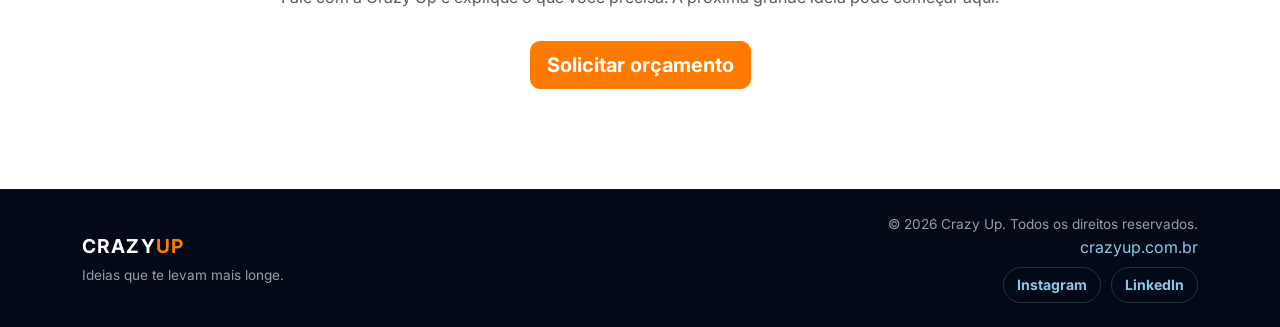
==== commit bbf23b52: "Atu pag port" ====
--- a/pages/servicos.html
+++ b/pages/servicos.html
@@ -39,6 +39,7 @@
                 <ul class="navbar-nav ms-auto align-items-lg-center gap-lg-2">
                     <li class="nav-item"><a class="nav-link" href="../index.html">Início</a></li>
                     <li class="nav-item"><a class="nav-link" href="servicos.html">Serviços</a></li>
+                    <li class="nav-item"><a class="nav-link" href="portfolio.html">Portfólio</a></li>
                     <li class="nav-item"><a class="nav-link" href="sobre.html">Sobre</a></li>
                     <li class="nav-item"><a class="nav-link" href="contato.html">Contato</a></li>
                     <li class="nav-item ms-lg-2"><a class="btn btn-orange btn-sm px-3" href="contato.html">Fale conosco</a></li>
--- a/assets/css/style.css
+++ b/assets/css/style.css
@@ -612,6 +612,140 @@
     background: #fff;
 }
 
+/* Portfólio: cards reutilizáveis para apresentar sites, landing pages e sistemas. */
+.portfolio-preview-section {
+    background: #f5f9fd;
+}
+
+.btn-outline-portfolio {
+    flex: 0 0 auto;
+    border: 1px solid var(--cu-navy);
+    border-radius: 10px;
+    color: var(--cu-navy);
+    font-weight: 800;
+    padding: .75rem 1rem;
+    transition: .2s ease;
+}
+
+.btn-outline-portfolio:hover {
+    border-color: var(--cu-navy);
+    color: #fff;
+    background: var(--cu-navy);
+    transform: translateY(-2px);
+}
+
+.portfolio-hero {
+    background:
+        radial-gradient(circle at 82% 26%, rgba(255,122,0,.2), transparent 25%),
+        radial-gradient(circle at 20% 85%, rgba(16,184,238,.15), transparent 25%),
+        linear-gradient(135deg, #010a18, #04172b);
+}
+
+.portfolio-intro {
+    max-width: 720px;
+    margin-bottom: 1.5rem;
+}
+
+.portfolio-intro h2 {
+    margin: 14px 0;
+    color: var(--cu-navy);
+    font-size: clamp(2rem, 4vw, 3.2rem);
+    font-weight: 800;
+    letter-spacing: -.04em;
+}
+
+.portfolio-intro p {
+    color: var(--cu-muted);
+    line-height: 1.75;
+}
+
+.portfolio-card {
+    overflow: hidden;
+    border: 1px solid var(--cu-border);
+    border-radius: var(--cu-radius);
+    background: #fff;
+    box-shadow: 0 14px 35px rgba(3,18,40,.05);
+    transition: transform .25s ease, box-shadow .25s ease;
+}
+
+.portfolio-card:hover {
+    transform: translateY(-7px);
+    box-shadow: 0 22px 48px rgba(3,18,40,.12);
+}
+
+.project-screen {
+    position: relative;
+    display: flex;
+    align-items: flex-end;
+    justify-content: space-between;
+    min-height: 210px;
+    padding: 26px;
+    overflow: hidden;
+    color: #fff;
+    isolation: isolate;
+}
+
+.project-screen::before,
+.project-screen::after {
+    position: absolute;
+    z-index: -1;
+    content: "";
+    border: 1px solid rgba(255,255,255,.18);
+    border-radius: 50%;
+}
+
+.project-screen::before { width: 220px; height: 220px; top: -120px; right: -55px; }
+.project-screen::after { width: 145px; height: 145px; bottom: -95px; left: -35px; }
+.project-screen--blue { background: linear-gradient(135deg, #0c5c8c, #0a1f42); }
+.project-screen--orange { background: linear-gradient(135deg, #e05f00, #712300); }
+.project-screen--dark { background: linear-gradient(135deg, #182f53, #070d1a); }
+.project-screen--purple { background: linear-gradient(135deg, #6242b6, #211242); }
+.project-screen--green { background: linear-gradient(135deg, #08766d, #042f36); }
+
+.project-screen img {
+    position: absolute;
+    inset: 0;
+    width: 100%;
+    height: 100%;
+    object-fit: cover;
+}
+
+.project-screen span,
+.project-screen strong { position: relative; z-index: 1; }
+.project-screen span { font-size: .7rem; font-weight: 800; letter-spacing: .14em; }
+.project-screen strong { font-size: 3.6rem; line-height: .9; opacity: .9; }
+
+.portfolio-card__content { padding: 28px; }
+.project-type { display: block; color: var(--cu-blue); font-size: .68rem; font-weight: 800; letter-spacing: .14em; }
+.portfolio-card h3 { margin: 11px 0; color: var(--cu-navy); font-size: 1.35rem; font-weight: 800; }
+.portfolio-card p { color: var(--cu-muted); line-height: 1.7; }
+
+.project-tags { display: flex; flex-wrap: wrap; gap: 7px; margin: 20px 0 22px; }
+.project-tags span { padding: 5px 8px; border-radius: 5px; color: #466079; background: #eef4f8; font-size: .62rem; font-weight: 800; letter-spacing: .06em; }
+.project-link { color: var(--cu-orange); font-weight: 800; }
+.project-link span { margin-left: 3px; }
+
+.portfolio-add-card {
+    display: flex;
+    flex-direction: column;
+    justify-content: center;
+    min-height: 100%;
+    padding: 34px;
+    border: 1px dashed rgba(16,184,238,.55);
+    border-radius: var(--cu-radius);
+    color: var(--cu-navy);
+    background: linear-gradient(135deg, rgba(16,184,238,.07), rgba(255,122,0,.06));
+    transition: .25s ease;
+}
+
+.portfolio-add-card:hover { color: var(--cu-navy); border-color: var(--cu-orange); transform: translateY(-7px); }
+.portfolio-add-card__plus { display: grid; width: 50px; height: 50px; place-items: center; margin-bottom: 26px; border-radius: 50%; color: #fff; background: var(--cu-navy); font-size: 2rem; font-weight: 400; }
+.portfolio-add-card h3 { margin: 11px 0; font-size: 1.5rem; font-weight: 800; line-height: 1.3; }
+.portfolio-add-card p { color: var(--cu-muted); line-height: 1.7; }
+.portfolio-add-card .project-link { display: block; margin-top: auto; }
+
+.portfolio-cta { padding: 80px 0; background: #f5f9fd; }
+
 .contact-card {
     padding: 32px;
     border: 1px solid var(--cu-border);
